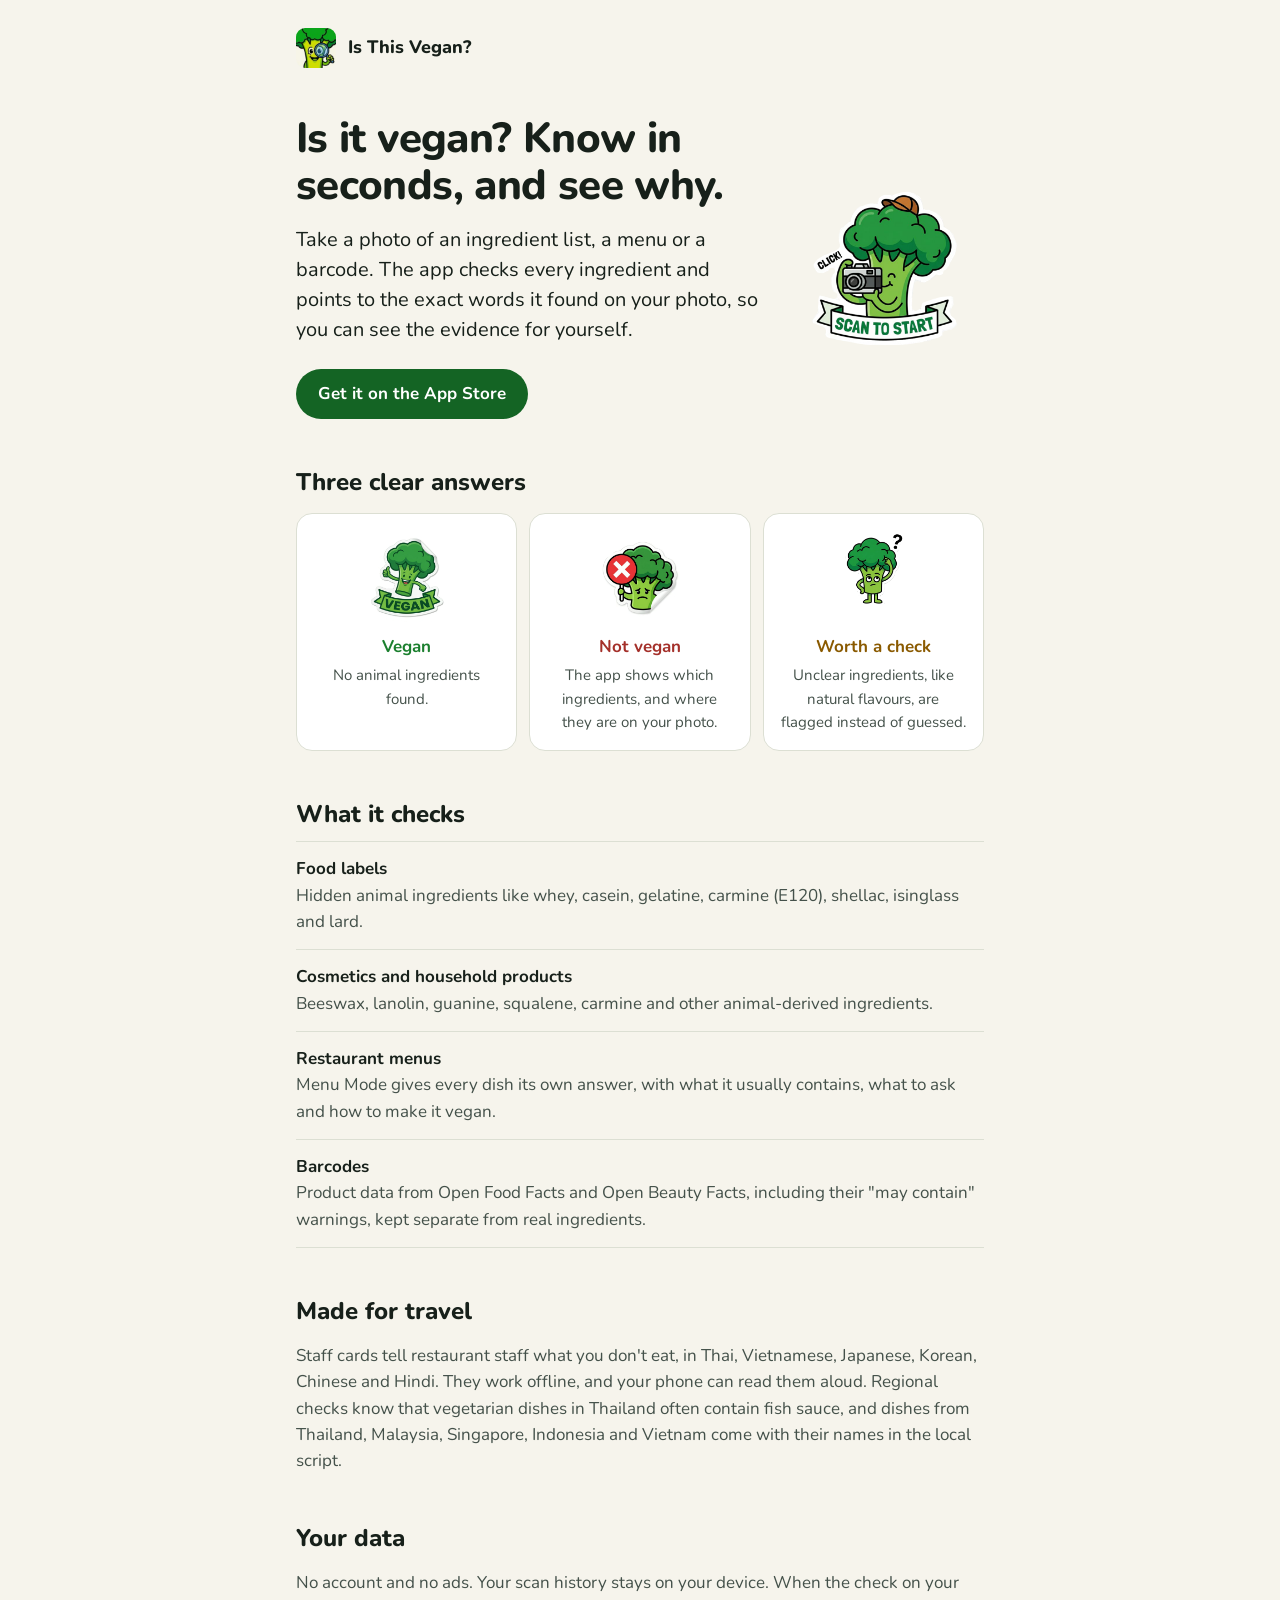
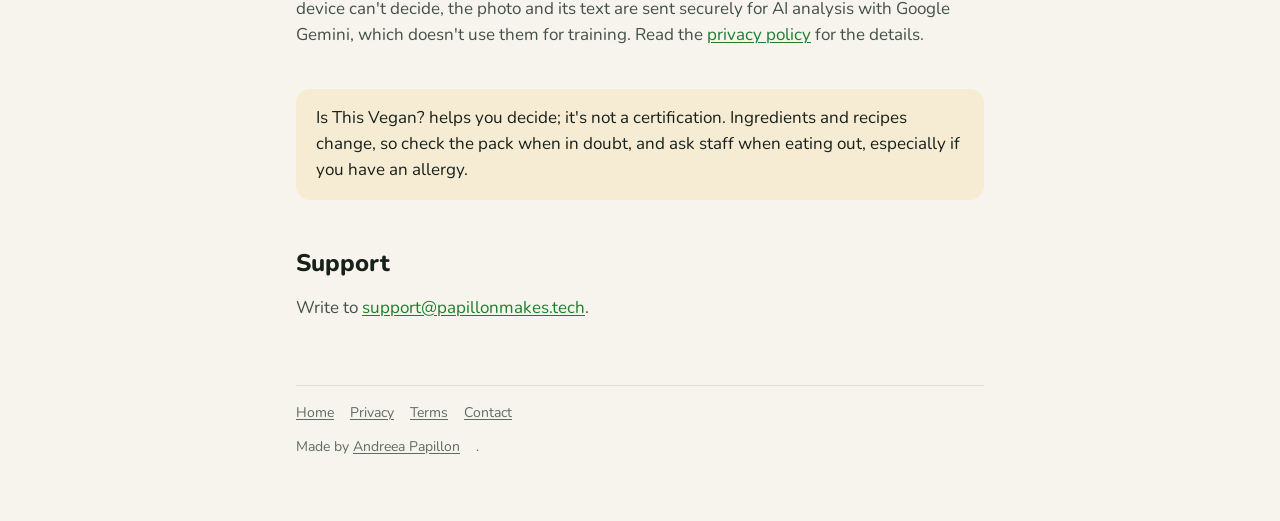
==== index.html @ ad1e376a "Is This Vegan? home page, privacy policy and terms for isthisveganapp.com Moved from papillonmakes.t" ====
<!doctype html>
<html lang="en">
<head>
<meta charset="utf-8">
<meta name="viewport" content="width=device-width, initial-scale=1">
<title>Is This Vegan? Scan labels, menus and barcodes</title>
<meta name="description" content="Take a photo of an ingredient list, a menu or a barcode. Is This Vegan? tells you in seconds whether it's vegan, and shows you why.">
<link rel="canonical" href="https://isthisveganapp.com/">
<meta property="og:title" content="Is This Vegan?">
<meta property="og:description" content="Scan a label, menu or barcode and see in seconds if it's vegan, and why.">
<meta property="og:url" content="https://isthisveganapp.com/">
<meta property="og:image" content="https://isthisveganapp.com/icon-512.png">
<meta name="apple-itunes-app" content="app-id=6759284959">
<script>
  // Old links pointed at papillonmakes.tech/isthisvegan#privacy-policy and #terms.
  if (location.hash === "#privacy-policy") location.replace("privacy.html");
  else if (location.hash === "#terms") location.replace("terms.html");
</script>
<link rel="icon" href="icon-120.png">
<link rel="apple-touch-icon" href="apple-touch-icon.png">
<link rel="preconnect" href="https://fonts.googleapis.com">
<link rel="preconnect" href="https://fonts.gstatic.com" crossorigin>
<link href="https://fonts.googleapis.com/css2?family=Nunito:wght@400;700;800&display=swap" rel="stylesheet">
<link rel="stylesheet" href="style.css">
</head>
<body>
<div class="wrap">
<header class="site"><a href="./"><img src="icon-120.png" alt=""><span>Is This Vegan?</span></a></header>

<section class="hero">
<div>
<h1>Is it vegan? Know in seconds, and see why.</h1>
<p class="lede">Take a photo of an ingredient list, a menu or a barcode. The app checks every ingredient and points to the exact words it found on your photo, so you can see the evidence for yourself.</p>
<a class="button" href="https://apps.apple.com/app/is-this-vegan/id6759284959">Get it on the App Store</a>
</div>
<img src="img/brock_ready.png" alt="Brock the broccoli holding a camera, ready to scan">
</section>

<h2>Three clear answers</h2>
<ul class="verdicts">
<li class="yes"><img src="img/brock_vegan.png" alt=""><div><b>Vegan</b>No animal ingredients found.</div></li>
<li class="no"><img src="img/brock_not_vegan.png" alt=""><div><b>Not vegan</b>The app shows which ingredients, and where they are on your photo.</div></li>
<li class="check"><img src="img/brock_uncertain.png" alt=""><div><b>Worth a check</b>Unclear ingredients, like natural flavours, are flagged instead of guessed.</div></li>
</ul>

<h2>What it checks</h2>
<ul class="list">
<li><b>Food labels</b>Hidden animal ingredients like whey, casein, gelatine, carmine (E120), shellac, isinglass and lard.</li>
<li><b>Cosmetics and household products</b>Beeswax, lanolin, guanine, squalene, carmine and other animal-derived ingredients.</li>
<li><b>Restaurant menus</b>Menu Mode gives every dish its own answer, with what it usually contains, what to ask and how to make it vegan.</li>
<li><b>Barcodes</b>Product data from Open Food Facts and Open Beauty Facts, including their "may contain" warnings, kept separate from real ingredients.</li>
</ul>

<h2>Made for travel</h2>
<p>Staff cards tell restaurant staff what you don't eat, in Thai, Vietnamese, Japanese, Korean, Chinese and Hindi. They work offline, and your phone can read them aloud. Regional checks know that vegetarian dishes in Thailand often contain fish sauce, and dishes from Thailand, Malaysia, Singapore, Indonesia and Vietnam come with their names in the local script.</p>

<h2>Your data</h2>
<p>No account and no ads. Your scan history stays on your device. When the check on your device can't decide, the photo and its text are sent securely for AI analysis with Google Gemini, which doesn't use them for training. Read the <a href="privacy.html">privacy policy</a> for the details.</p>

<div class="note"><p>Is This Vegan? helps you decide; it's not a certification. Ingredients and recipes change, so check the pack when in doubt, and ask staff when eating out, especially if you have an allergy.</p></div>

<h2>Support</h2>
<p>Write to <a href="mailto:support@papillonmakes.tech">support@papillonmakes.tech</a>.</p>

<footer class="site">
<a href="./">Home</a><a href="privacy.html">Privacy</a><a href="terms.html">Terms</a><a href="mailto:support@papillonmakes.tech">Contact</a>
<p>Made by <a href="https://papillonmakes.tech">Andreea Papillon</a>.</p>
</footer>
</div>
</body>
</html>
---- style.css ----
:root {
  --bg: #F6F4EC;
  --surface: #FFFFFF;
  --ink: #17201A;
  --slate: #44514A;
  --muted: #5F6B64;
  --line: #DCDFD3;
  --leaf: #1B7F2E;
  --leaf-strong: #146424;
  --leaf-wash: #E3F1DF;
  --red: #A4302A;
  --red-wash: #F7E3E0;
  --amber: #8A5A00;
  --amber-wash: #F6ECD3;
  --sans: "Nunito", -apple-system, "SF Pro Text", Roboto, system-ui, sans-serif;
}

@media (prefers-color-scheme: dark) {
  :root {
    --bg: #111613;
    --surface: #18201B;
    --ink: #E8EEE9;
    --slate: #AFBBB3;
    --muted: #8F9C94;
    --line: #2A342D;
    --leaf: #6BCB7A;
    --leaf-strong: #8DDC98;
    --leaf-wash: #1B3020;
    --red: #F08A80;
    --red-wash: #3A1F1C;
    --amber: #EDBE5E;
    --amber-wash: #33291A;
  }
}

* { box-sizing: border-box; }

html { -webkit-text-size-adjust: 100%; }

body {
  margin: 0;
  background: var(--bg);
  color: var(--ink);
  font: 17px/1.55 var(--sans);
}

.wrap {
  max-width: 720px;
  margin: 0 auto;
  padding: 28px 16px 64px;
}

header.site { margin-bottom: 40px; }
header.site a { color: inherit; text-decoration: none; display: inline-flex; align-items: center; gap: 12px; }
header.site img { width: 40px; height: 40px; border-radius: 9px; }
header.site span { font-weight: 800; font-size: 18px; }

h1 {
  font-size: clamp(30px, 6vw, 42px);
  line-height: 1.1;
  letter-spacing: -0.015em;
  font-weight: 800;
  margin: 0 0 16px;
}

h2 {
  font-size: 24px;
  line-height: 1.25;
  font-weight: 800;
  margin: 48px 0 12px;
}

h3 { font-size: 18px; font-weight: 700; margin: 28px 0 6px; }

p, li { color: var(--slate); }
strong { color: var(--ink); }
a { color: var(--leaf); text-underline-offset: 2px; }

.hero {
  display: grid;
  grid-template-columns: 1fr 200px;
  gap: 24px;
  align-items: center;
}

.hero img { width: 200px; height: auto; }

.lede { font-size: 20px; line-height: 1.5; color: var(--ink); margin: 0 0 24px; }

.button {
  display: inline-block;
  background: var(--leaf-strong);
  color: #fff;
  font-weight: 700;
  text-decoration: none;
  padding: 12px 22px;
  border-radius: 999px;
}

.button:hover { background: var(--leaf); }

@media (prefers-color-scheme: dark) {
  .button { color: #0E1A11; }
}

.verdicts {
  list-style: none;
  padding: 0;
  margin: 16px 0 0;
  display: grid;
  grid-template-columns: repeat(3, 1fr);
  gap: 12px;
}

.verdicts li {
  background: var(--surface);
  border: 1px solid var(--line);
  border-radius: 16px;
  padding: 16px;
  text-align: center;
  font-size: 15px;
}

.verdicts img { height: 96px; width: auto; display: block; margin: 0 auto 8px; }
.verdicts b { display: block; font-size: 17px; margin-bottom: 4px; }
.verdicts .yes b { color: var(--leaf); }
.verdicts .no b { color: var(--red); }
.verdicts .check b { color: var(--amber); }

.list {
  list-style: none;
  padding: 0;
  margin: 0;
  border-top: 1px solid var(--line);
}

.list li { padding: 14px 0; border-bottom: 1px solid var(--line); }
.list b { color: var(--ink); display: block; font-weight: 700; }

.note {
  background: var(--amber-wash);
  border-radius: 14px;
  padding: 16px 20px;
  margin: 40px 0 0;
}

.note p { color: var(--ink); margin: 0; }

.meta { font-size: 14px; color: var(--muted); }

footer.site {
  margin-top: 64px;
  padding-top: 16px;
  border-top: 1px solid var(--line);
  font-size: 14px;
  color: var(--muted);
}

footer.site a { color: var(--muted); margin-right: 16px; }
footer.site p { color: var(--muted); margin: 12px 0 0; }

@media (max-width: 560px) {
  .hero { grid-template-columns: 1fr; }
  .hero img { width: 140px; order: -1; }
  .verdicts { grid-template-columns: 1fr; }
  .verdicts li { display: grid; grid-template-columns: 72px 1fr; gap: 12px; text-align: left; align-items: center; }
  .verdicts img { height: 72px; margin: 0; }
}
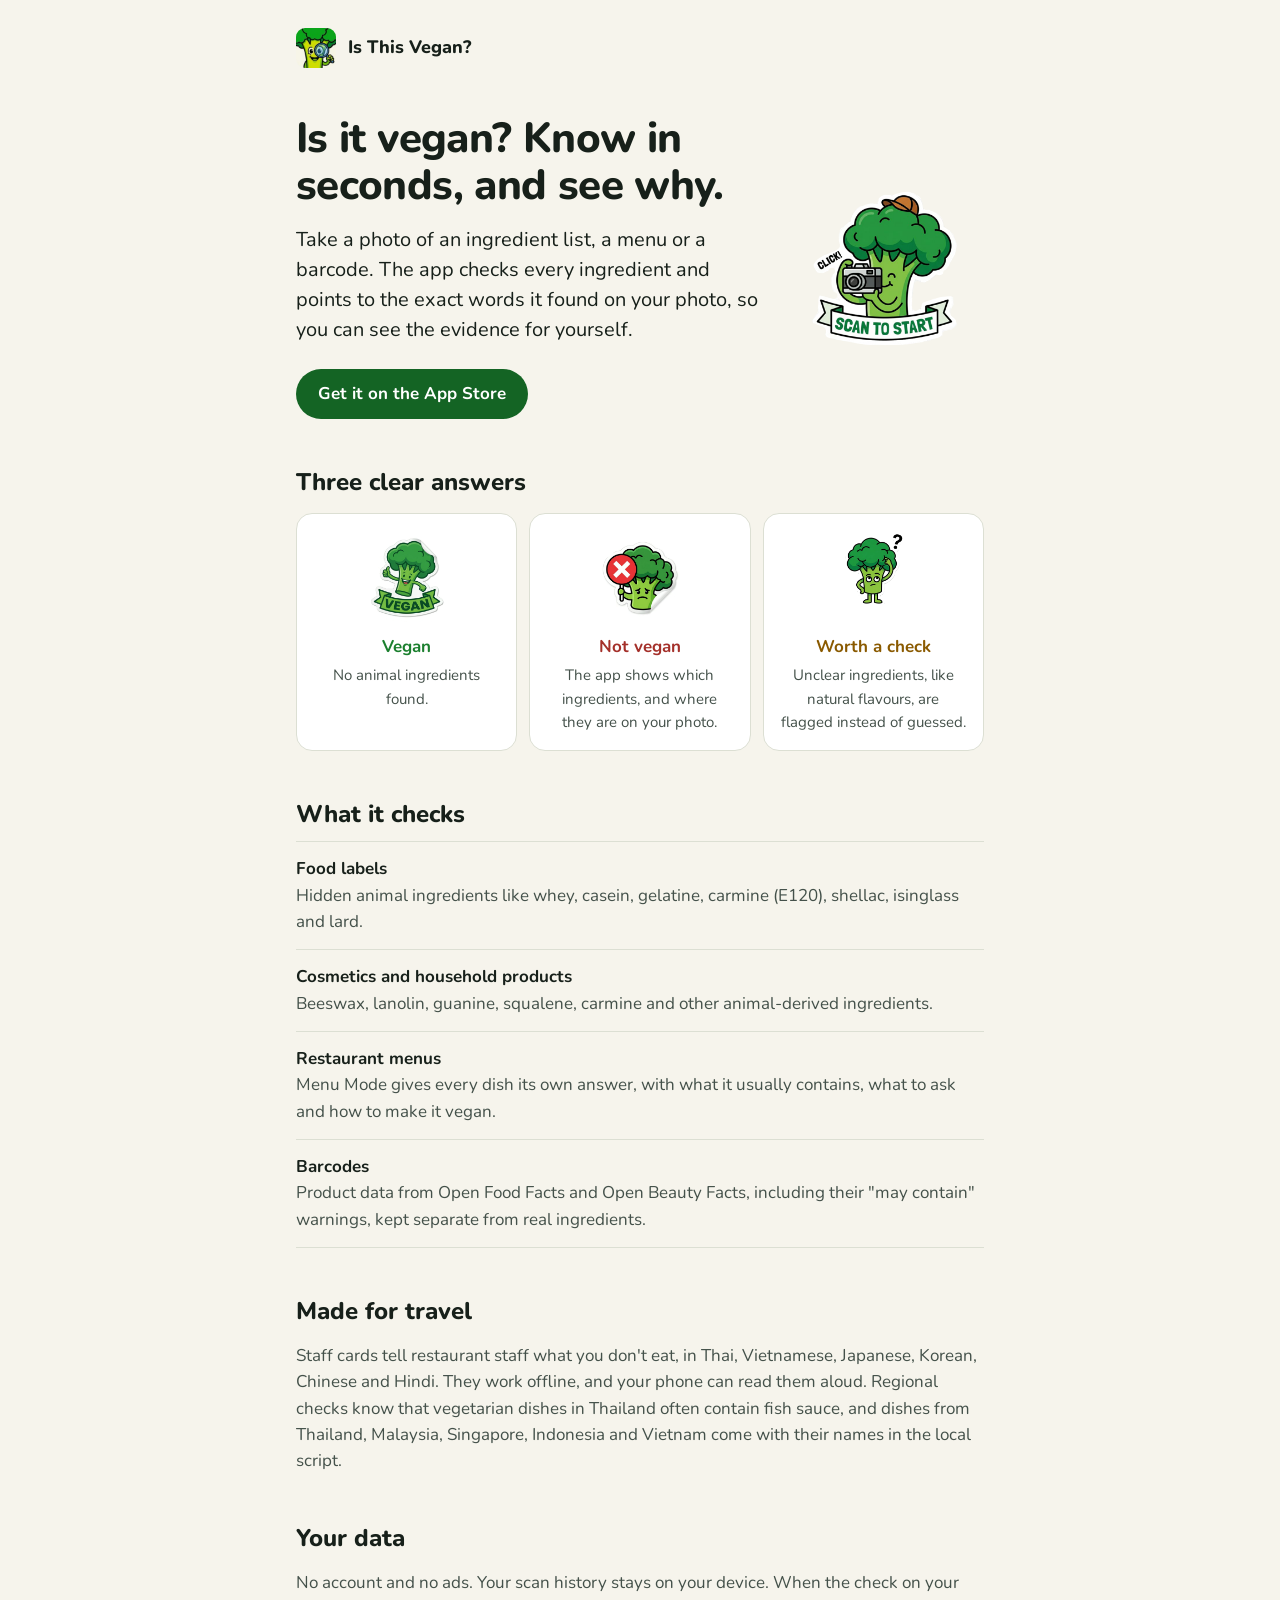
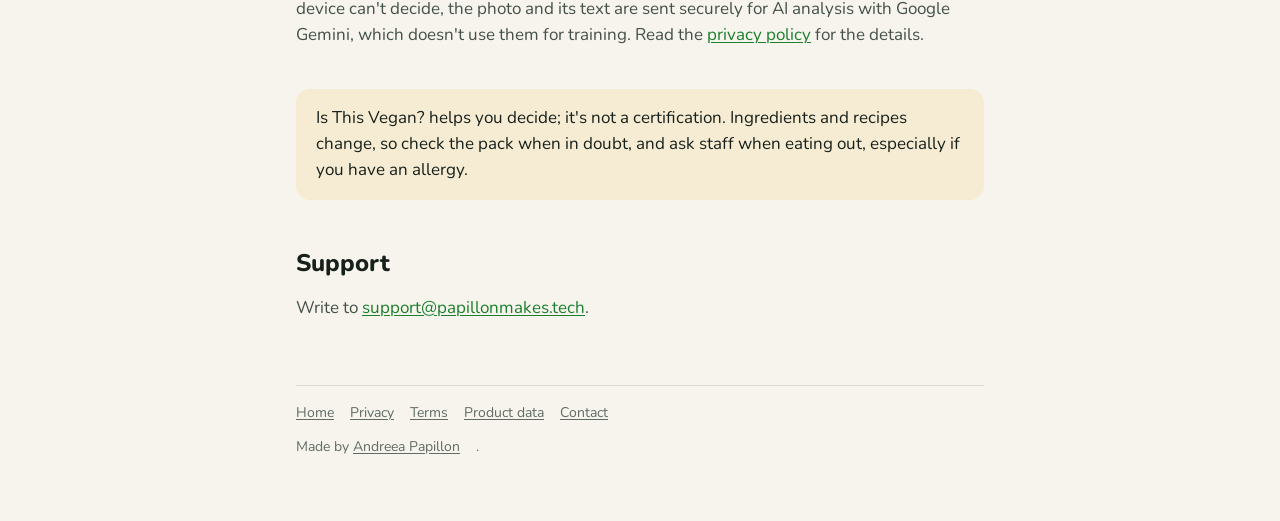
==== commit eceeaa8d: "Product data page: ODbL list of products checked from Open Food Facts records Is This Vegan? 2.4.0 a" ====
--- a/index.html
+++ b/index.html
@@ -63,7 +63,7 @@
 <p>Write to <a href="mailto:support@papillonmakes.tech">support@papillonmakes.tech</a>.</p>
 
 <footer class="site">
-<a href="./">Home</a><a href="privacy.html">Privacy</a><a href="terms.html">Terms</a><a href="mailto:support@papillonmakes.tech">Contact</a>
+<a href="./">Home</a><a href="privacy.html">Privacy</a><a href="terms.html">Terms</a><a href="data.html">Product data</a><a href="mailto:support@papillonmakes.tech">Contact</a>
 <p>Made by <a href="https://papillonmakes.tech">Andreea Papillon</a>.</p>
 </footer>
 </div>
